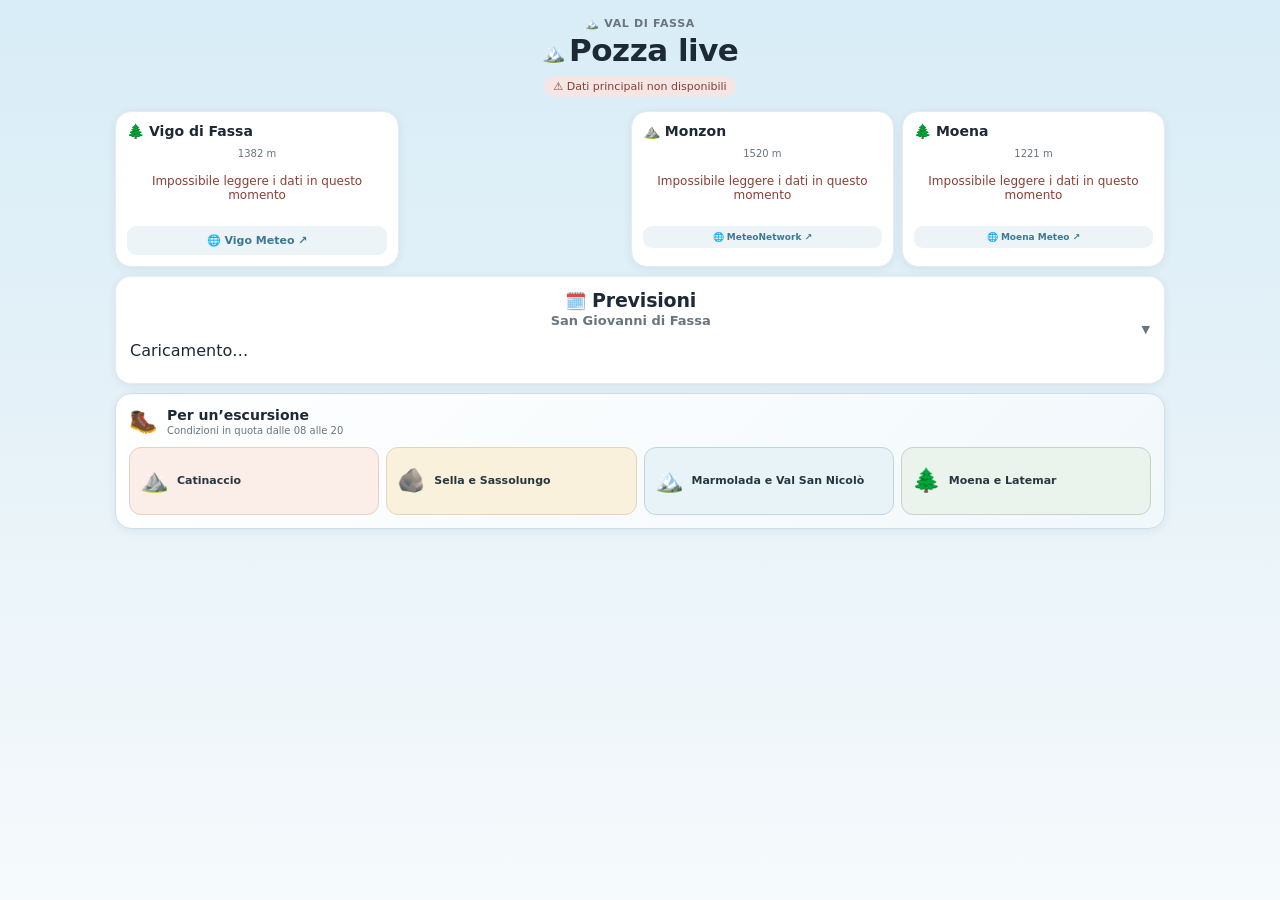
==== index.html @ 0fa29cdf "Rinnova lo sfondo della PWA in azzurro" ====
<!DOCTYPE html>
<html lang="it">
<head>
<meta charset="UTF-8">
<meta name="viewport" content="width=device-width, initial-scale=1">
<meta name="theme-color" content="#4f91b8">
<meta name="description" content="Condizioni osservate e previsioni per Pozza e le escursioni in Val di Fassa.">
<meta name="mobile-web-app-capable" content="yes">
<meta name="apple-mobile-web-app-capable" content="yes">
<meta name="apple-mobile-web-app-status-bar-style" content="default">
<meta name="apple-mobile-web-app-title" content="Meteo Fassa">
<title>Meteo Val di Fassa</title>
<link rel="manifest" href="./manifest.webmanifest">
<link rel="icon" type="image/png" sizes="64x64" href="./icons/favicon-64.png">
<link rel="apple-touch-icon" sizes="180x180" href="./icons/apple-touch-icon.png">
<link rel="stylesheet" href="./style.css">
<link rel="stylesheet" href="./stations-ui.css">
<link rel="stylesheet" href="./forecast-ui.css">
<script>
window.addEventListener("load",()=>setTimeout(()=>{
 const styles=getComputedStyle(document.documentElement);
 const ready=styles.getPropertyValue("--ink").trim()&&styles.getPropertyValue("--stations-ui-ready").trim();
 const key=`meteo-fassa-style-retry:${location.pathname}`;
 try{
  if(!ready&&sessionStorage.getItem(key)!=="1"){sessionStorage.setItem(key,"1");location.reload();}
  else if(ready)sessionStorage.removeItem(key);
 }catch{}
},250));
</script>
</head>
<body>
<main class="page">
<header class="page-header">
<div class="eyebrow">🏔️ Val di Fassa</div>
<h1><span class="title-icon">🏔️</span>Pozza live</h1>
<div id="worker-status" class="worker-status">Aggiornamento dati…</div>
<button id="pwa-install" class="pwa-install" type="button" hidden>Installa app</button>
</header>

<section class="main-stations" aria-label="Stazioni intorno a Pozza di Fassa">
<div class="main-stations-track">
<div id="hero-station" class="main-station-slot"></div>
<div id="pozza-amateur" class="main-station-slot"></div>
<div id="compact-stations" class="main-station-tail"></div>
</div>
<div class="station-swipe-hint" aria-hidden="true">Scorri per Monzon e Moena →</div>
</section>

<section class="forecast-section">
<details id="forecast-details" class="forecast-details">
<summary class="forecast-summary">
<span class="forecast-summary-main">
<span class="forecast-icon" aria-hidden="true">🌦️</span>
<span class="forecast-heading">
<strong>Previsioni</strong>
<small id="forecast-preview">Caricamento della prossima fascia…</small>
</span>
</span>
<span class="summary-arrow">▼</span>
</summary>
<div class="forecast-content">
<div id="forecast-status" class="worker-status" hidden></div>
<div id="forecast-tabs" class="forecast-tabs" role="tablist" aria-label="Giorni di previsione"></div>
<div id="forecast-day-summary" class="forecast-day-summary"></div>
<div id="forecast-grid" class="forecast-grid"></div>
<div class="forecast-attribution">Dati previsionali: meteo.report / GeoSphere Austria · aggiornamento automatico</div>
</div>
</details>
</section>

<section class="trip-launcher" aria-labelledby="trip-launcher-title">
<div class="trip-launcher-head">
<span class="trip-launcher-icon" aria-hidden="true">🥾</span>
<span><strong id="trip-launcher-title">Per un’escursione</strong><small>Condizioni in quota dalle 08 alle 20</small></span>
</div>
<div class="trip-launcher-grid">
<a class="trip-launcher-zone zone-catinaccio" href="./escursioni.html?zona=catinaccio"><span>⛰️</span><strong>Catinaccio</strong></a>
<a class="trip-launcher-zone zone-sella" href="./escursioni.html?zona=sella"><span>🪨</span><strong>Sella e Sassolungo</strong></a>
<a class="trip-launcher-zone zone-marmolada" href="./escursioni.html?zona=marmolada"><span>🏔️</span><strong>Marmolada e Val San Nicolò</strong></a>
<a class="trip-launcher-zone zone-moena" href="./escursioni.html?zona=moena"><span>🌲</span><strong>Moena e Latemar</strong></a>
</div>
</section>
</main>

<div id="modal-backdrop" class="modal-backdrop" hidden>
<div class="modal-sheet" role="dialog" aria-modal="true">
<button id="modal-close" class="modal-close" aria-label="Chiudi">✕</button>
<div id="modal-body"></div>
</div>
</div>

<script src="./trip-config.js"></script>
<script src="./stations-ui.js"></script>
<script src="./app.js"></script>
<script src="./forecast-ui.js"></script>
<script src="./pwa.js"></script>
</body>
</html>
---- style.css ----
:root{
 --bg:#e4f1f8;
 --card-bg:#fff;
 --ink:#1d2935;
 --ink-soft:#69757e;
 --line:#e7ebed;
 --accent:#397995;
 --chip-bg:#edf4f8;
 --grad-cold:#4f83c9;
 --grad-mid:#5aa66a;
 --grad-hot:#cf5a44;
 --unknown:#adb5ba;
}
*{box-sizing:border-box}
body{margin:0;font-family:system-ui,-apple-system,BlinkMacSystemFont,"Segoe UI",Arial,sans-serif;background:linear-gradient(180deg,#d8edf7 0,var(--bg) 42%,#f6fafc 100%) fixed;color:var(--ink)}
.page{width:min(calc(100% - 14px),1050px);margin:auto;padding:12px 0 28px}

.page-header{text-align:center;margin-bottom:14px}
.eyebrow{display:inline-block;letter-spacing:.06em;text-transform:uppercase;font-size:11px;font-weight:700;color:var(--ink-soft);margin-bottom:2px}
h1{margin:0 0 7px;font-size:clamp(24px,5vw,31px);font-weight:800;letter-spacing:-.5px}
.title-icon{font-size:.6em;margin-right:5px;vertical-align:middle}
.worker-status{display:inline-block;padding:4px 9px;border-radius:999px;background:#e3e8ed;color:#5f6b76;font-size:11px}
.worker-status.ok{background:#e6ede9;color:#3d5a4a}.worker-status.error{background:#f3e6e4;color:#8a3f34}
.pwa-install{margin:7px 0 0;padding:7px 11px;border:1px solid var(--accent);border-radius:999px;background:var(--accent);color:#fff;font:inherit;font-size:12px;font-weight:800;cursor:pointer}
.pwa-install[hidden]{display:none}
@media(display-mode:standalone){.pwa-install{display:none}}

.station-card{background:var(--card-bg);border-radius:16px;padding:14px;box-shadow:0 2px 10px rgba(20,40,60,.07);min-width:0;border:1px solid var(--line)}
.station-error{text-align:center}.error-text{color:#8a3f34;font-size:12px;margin:8px 0}
.card-title{display:flex;align-items:flex-start;gap:5px;font-size:14px;line-height:1.15}
.quota{margin-top:2px;color:var(--ink-soft);font-size:10px}

/* --- Hero card (Vigo) --- */
.hero-card{margin-bottom:9px}
.hero-top{display:flex;align-items:flex-start;gap:7px}
.card-icon{font-size:22px;line-height:1.1}
.station-name{font-weight:750;font-size:16px;line-height:1.2}

.hero-columns{display:flex;gap:12px;align-items:stretch;margin-top:14px}
/* Il grafico verticale è stato tolto: resta solo uno spazio bianco della
   stessa larghezza, per mantenere l'allineamento dei dati a destra */
.thermo-graph{flex:0 0 auto;width:26px}

.hero-values{flex:1;min-width:0;display:flex;flex-direction:column;gap:9px}

.temp-humidity-row{display:flex;align-items:baseline;gap:16px}
.value-num{font-size:29px;font-weight:800;color:var(--ink);letter-spacing:-.5px}
.value-humidity{font-size:20px;font-weight:700;color:var(--ink-soft)}

.percepita-block{display:flex;flex-direction:column;gap:5px}
.percepita-label{font-size:11px;color:var(--ink-soft)}
.percepita-label strong{color:var(--ink);font-size:12px}
.quality-row{display:flex;align-items:center;gap:8px}
.quality-track{position:relative;flex:1;height:6px;border-radius:4px;background:linear-gradient(90deg,var(--grad-cold),var(--grad-mid) 50%,var(--grad-hot))}
.quality-marker{position:absolute;top:50%;width:12px;height:12px;margin-left:-6px;margin-top:-6px;border-radius:50%;background:#fff;border:3px solid var(--unknown);box-shadow:0 1px 2px rgba(0,0,0,.25)}
.quality-label{font-size:11px;font-weight:700;white-space:nowrap}

.metrics{display:grid;grid-template-columns:1fr 1fr;gap:7px 10px}
.metric{display:flex;align-items:center;gap:7px;min-width:0}
.metric-icon{flex:0 0 auto;width:20px;text-align:center;font-size:13px}
.metric-text{display:flex;flex-direction:column;gap:0;min-width:0;line-height:1.15}
.metric-text small{font-size:9px;color:var(--ink-soft)}
.metric-text strong{font-size:12px;font-weight:700;color:var(--ink);line-height:1.25}

.alerts-slot{margin-top:11px;padding:8px 10px;border:1px dashed var(--line);border-radius:10px;font-size:10px;color:var(--ink-soft);text-align:center}

.data-time{margin-top:10px;padding-top:8px;border-top:1px solid var(--line);display:flex;align-items:center;gap:5px;font-size:10px;line-height:1.2}
.data-time strong{font-size:11px}
.age-dot{width:8px;height:8px;flex:0 0 8px;border-radius:50%;background:#7d8790}
.data-time.fresh{color:#3d6a52}.data-time.fresh .age-dot{background:#4f9070}
.data-time.warning{color:#8a6a2f}.data-time.warning .age-dot{background:#c39a4a}
.data-time.old{color:#8a3f34;font-weight:650}.data-time.old .age-dot{background:#b5564a}
.data-time.unknown{color:var(--ink-soft)}.data-time.unknown .age-dot{background:var(--unknown)}

.source-button{display:block;margin-top:9px;padding:8px;border-radius:9px;background:var(--chip-bg);color:var(--accent);text-align:center;text-decoration:none;font-size:11px;font-weight:700}

/* --- Compact cards (Monzon / Moena) --- */
.compact-grid{display:grid;grid-template-columns:1fr 1fr;gap:8px}
.compact-card{padding:11px;display:flex;flex-direction:column;gap:8px}
.compact-thr{margin-top:6px;gap:10px}
.compact-value{font-size:22px}
.compact-value.value-humidity{font-size:15px}
.metrics-compact{grid-template-columns:1fr;gap:5px}
.metrics-compact .metric-icon{width:16px;font-size:11px}
.metrics-compact .metric-text small{font-size:8px}
.metrics-compact .metric-text strong{font-size:10px}
.compact-card .quality-marker{width:10px;height:10px;margin-left:-5px;margin-top:-5px}
.compact-card .quality-label{font-size:10px}
.compact-card .source-button{font-size:9px;padding:6px}
.compact-card .data-time{font-size:9px}

/* --- Previsioni --- */
.forecast-section{margin-top:9px}
.forecast-details{background:linear-gradient(180deg,#f7fbff 0,#ffffff 72%);border-radius:15px;box-shadow:0 3px 12px rgba(20,70,105,.08);overflow:hidden;border:1px solid #cddde8}
.forecast-details summary{padding:14px 14px;background:linear-gradient(90deg,rgba(113,177,215,.12),rgba(255,255,255,.35))}
.forecast-summary-main{display:flex;align-items:center;gap:11px;min-width:0}
.forecast-icon{font-size:29px;line-height:1;flex:0 0 auto;filter:saturate(.9)}
.forecast-heading{min-width:0;display:flex;flex-direction:column;gap:4px}
.forecast-heading strong{font-size:17px;line-height:1.05;color:#29485f;letter-spacing:.01em}
.forecast-heading small{font-size:10px;color:#567083;white-space:nowrap;overflow:hidden;text-overflow:ellipsis}
.forecast-preview-line{display:flex;align-items:center;gap:7px;min-width:0}
.forecast-preview-line>span{position:relative}
.forecast-preview-line>span+span:before{content:"·";margin-right:7px;color:#8ea4b3}
.forecast-preview-line strong{font-size:10px;color:#38576d}

.forecast-content{padding:10px 9px 10px;border-top:1px solid #dbe7ee}
.forecast-content .worker-status{margin:9px 4px}
.forecast-tabs{
 display:flex;gap:7px;overflow-x:auto;padding:2px 3px 9px;
 scrollbar-width:thin;-webkit-overflow-scrolling:touch;
 scroll-snap-type:x proximity
}
.forecast-tab{
 flex:0 0 auto;min-width:126px;border:1px solid var(--line);border-radius:12px;
 background:#f8faf9;color:var(--ink-soft);padding:7px 9px;font:inherit;
 cursor:pointer;white-space:nowrap;text-align:left;scroll-snap-align:start
}
.forecast-tab-top{display:block;font-size:10px;line-height:1.25;color:#3a4753}
.forecast-tab-top strong{font-size:10px}
.forecast-tab-top small{font-size:8px;color:var(--ink-soft);font-weight:700}
.forecast-tab-bottom{display:block;margin-top:4px;font-size:9px;font-weight:700}
.forecast-tab.active{background:#eef7fc;color:#29485f;border-color:#9fc3d8;box-shadow:0 2px 7px rgba(20,80,115,.10)}
.forecast-tab:focus-visible{outline:2px solid #86a8bf;outline-offset:2px}
.forecast-day-summary{display:none}
.forecast-empty{padding:14px 8px;text-align:center;color:var(--ink-soft);font-size:10px}

/* Card triorarie: circa tre visibili alla volta e scorrimento orizzontale */
.forecast-grid{
 display:flex;gap:9px;overflow-x:auto;padding:2px 2px 10px;
 scrollbar-width:thin;-webkit-overflow-scrolling:touch;
 scroll-snap-type:x mandatory
}
.forecast-item{
 flex:0 0 calc((100% - 27px)/4);min-width:104px;box-sizing:border-box;
 background:linear-gradient(180deg,#ffffff,#f6fbfd);border:1px solid #d6e4eb;border-radius:13px;
 padding:13px 8px;text-align:center;scroll-snap-align:start;cursor:pointer;
 transition:box-shadow .15s,transform .15s
}
.forecast-item:hover,.forecast-item:focus-visible{
 box-shadow:0 4px 14px rgba(20,40,60,.12);transform:translateY(-1px);outline:none
}
.forecast-hour{font-size:14px;font-weight:800;color:#3a4753}
.forecast-sky{font-size:30px;line-height:1.15;margin:7px 0 3px}
.forecast-condition{
 display:inline-block;vertical-align:middle;margin-left:2px;padding:2px 4px;
 border-radius:5px;background:var(--chip-bg);font-size:8px;font-weight:800;
 color:var(--ink-soft)
}
.forecast-temp{display:block;font-size:26px;line-height:1.15;margin-bottom:7px}
.forecast-rain{font-size:12px;line-height:1.4;color:#3a4753;margin-top:6px;white-space:nowrap;font-weight:800}
.forecast-more{margin-top:8px;font-size:8px;color:var(--ink-soft);opacity:.75}
.forecast-attribution{margin:8px 3px 0;font-size:8px;color:var(--ink-soft);text-align:center}

/* Dettaglio della fascia aperto al tap */
.forecast-modal-head{display:flex;align-items:center;justify-content:space-between;gap:15px;margin-bottom:15px}
.forecast-modal-time{font-size:13px;font-weight:800;color:#3a4753}
.forecast-modal-sky{font-size:34px;margin-top:5px}
.forecast-modal-temp{font-size:38px;font-weight:800}
.forecast-modal-grid{display:grid;grid-template-columns:1fr 1fr;gap:9px}
.forecast-modal-grid>div{background:#f8faf9;border:1px solid var(--line);border-radius:11px;padding:10px}
.forecast-modal-grid span{display:block;font-size:9px;color:var(--ink-soft);margin-bottom:4px}
.forecast-modal-grid strong{font-size:13px;color:#3a4753}

@media(max-width:480px){
 .forecast-item{flex-basis:calc((100% - 18px)/3);min-width:100px}
 .forecast-tab{min-width:122px}
}
@media(max-width:340px){
 .forecast-item{flex-basis:calc((100% - 18px)/3);min-width:96px}
 .forecast-modal-grid{grid-template-columns:1fr}
}

/* --- Trip section --- */
.trip-section{margin-top:9px}
details{background:var(--card-bg);border-radius:14px;box-shadow:0 2px 9px rgba(20,40,60,.06);overflow:hidden;border:1px solid var(--line)}
summary{list-style:none;cursor:pointer;padding:12px 13px;display:flex;align-items:center;justify-content:space-between;gap:10px}
summary::-webkit-details-marker{display:none}
summary span:first-child{display:flex;flex-direction:column;gap:2px}
summary strong{font-size:13px}
summary small{color:var(--ink-soft);font-size:10px;font-weight:400}
.summary-arrow{font-size:11px;transition:transform .2s;color:var(--ink-soft)}
details[open] .summary-arrow{transform:rotate(180deg)}
.trip-content{padding:0 13px 13px;border-top:1px solid var(--line)}
.trip-content p{margin:9px 0;color:var(--ink-soft);font-size:10px}
.trip-content code{background:var(--chip-bg);padding:1px 4px;border-radius:4px}

/* --- Griglia stazioni gita --- */
.trip-content .worker-status{margin-bottom:9px}
.trip-grid{display:grid;grid-template-columns:1fr 1fr;gap:8px}
.trip-card{padding:10px;cursor:pointer;transition:box-shadow .15s,transform .15s}
.trip-card:hover,.trip-card:focus-visible{box-shadow:0 4px 14px rgba(20,40,60,.12);transform:translateY(-1px);outline:none}
.trip-card .compact-thr{margin-top:5px}
.trip-rain{margin-top:6px;font-size:10px;color:var(--ink-soft)}
.trip-card-offline{cursor:default;text-align:center}
.trip-card-offline:hover,.trip-card-offline:focus-visible{box-shadow:0 2px 10px rgba(20,40,60,.07);transform:none}
.trip-forecast-preview{margin-top:13px}
.trip-forecast-preview h3{margin:0 0 7px;font-size:12px;color:var(--ink-soft)}
.trip-forecast-card{display:grid;grid-template-columns:minmax(105px,1.25fr) 1fr auto;gap:5px 9px;align-items:center;padding:9px 10px;border:1px solid var(--line);border-radius:11px;background:rgba(255,255,255,.72);font-size:10px;margin-top:6px}
.trip-forecast-card div{display:flex;flex-direction:column}.trip-forecast-card small{color:var(--ink-soft);margin-top:2px}.trip-forecast-card>span:last-child{grid-column:2/4;color:var(--ink-soft)}
.trip-page-link{display:block;margin-top:11px;padding:10px 12px;border-radius:10px;background:#4a6670;color:#fff;text-align:center;text-decoration:none;font-size:11px;font-weight:800}

/* --- Modale dettaglio stazione gita --- */
.modal-backdrop{position:fixed;inset:0;background:rgba(15,25,35,.5);display:flex;align-items:flex-end;justify-content:center;z-index:100}
.modal-backdrop[hidden]{display:none}
.modal-sheet{position:relative;background:var(--card-bg);width:min(100%,520px);max-height:88vh;overflow-y:auto;border-radius:18px 18px 0 0;padding:18px 16px 22px;box-shadow:0 -4px 24px rgba(0,0,0,.2)}
.modal-close{position:absolute;top:10px;right:12px;width:30px;height:30px;border:none;border-radius:50%;background:var(--chip-bg);color:var(--ink-soft);font-size:14px;cursor:pointer}
@media(min-width:600px){
 .modal-backdrop{align-items:center}
 .modal-sheet{border-radius:16px}
}

@media(max-width:380px){
 .page{width:calc(100% - 8px)}
 .hero-columns{gap:9px}.thermo-graph{width:22px}
 .value-num{font-size:25px}.value-humidity{font-size:17px}
 .metrics{gap:5px 7px}
 .compact-grid{gap:6px}
}
@media(min-width:761px){
 .metrics{grid-template-columns:1fr 1fr 1fr}
}

/* --- Accesso compatto alla pagina Escursioni --- */
.trip-launcher{
 margin-top:9px;
 padding:13px;
 border:1px solid #cfdfe7;
 border-radius:16px;
 background:linear-gradient(135deg,#ffffff 0,#f1f8fb 100%);
 box-shadow:0 2px 10px rgba(20,40,60,.07)
}
.trip-launcher-head{display:flex;align-items:center;gap:9px;margin-bottom:11px}
.trip-launcher-head>span:last-child{display:flex;flex-direction:column;gap:2px}
.trip-launcher-head strong{font-size:14px}
.trip-launcher-head small{font-size:10px;color:var(--ink-soft)}
.trip-launcher-icon{font-size:23px;line-height:1}
.trip-launcher-grid{display:grid;grid-template-columns:repeat(4,minmax(0,1fr));gap:7px}
.trip-launcher-zone{
 --zone-color:#4a6670;
 --zone-soft:#edf2f1;
 min-height:68px;
 display:flex;
 align-items:center;
 gap:8px;
 padding:10px;
 border:1px solid #cfd9d6;
 border-color:color-mix(in srgb,var(--zone-color) 32%,white);
 border-radius:12px;
 background:var(--zone-soft);
 color:#263740;
 text-decoration:none;
 line-height:1.15;
 transition:transform .15s,box-shadow .15s
}
.trip-launcher-zone:hover,.trip-launcher-zone:focus-visible{
 transform:translateY(-1px);
 box-shadow:0 4px 12px color-mix(in srgb,var(--zone-color) 18%,transparent);
 outline:2px solid color-mix(in srgb,var(--zone-color) 55%,white);
 outline-offset:2px
}
.trip-launcher-zone>span{font-size:23px;line-height:1;flex:0 0 auto}
.trip-launcher-zone strong{font-size:11px}
.zone-catinaccio{--zone-color:#bd694b;--zone-soft:#fbede7}
.zone-sella{--zone-color:#a97b2d;--zone-soft:#faf1dc}
.zone-marmolada{--zone-color:#397995;--zone-soft:#e8f3f8}
.zone-moena{--zone-color:#4c7557;--zone-soft:#eaf3ec}

@media(max-width:600px){
 .trip-launcher-grid{grid-template-columns:1fr 1fr}
 .trip-launcher-zone{min-height:62px;padding:9px}
}
@media(max-width:350px){
 .trip-launcher-zone strong{font-size:10px}
 .trip-launcher-zone>span{font-size:20px}
}


/* Per un'escursione: selezione zone e fonti aggiuntive */
.trip-zones{display:flex;gap:8px;flex-wrap:wrap;margin:0 0 12px;}
.trip-zone{border:1px solid rgba(74,102,112,.35);background:rgba(255,255,255,.75);border-radius:999px;padding:8px 12px;font:inherit;font-size:.86rem;cursor:pointer;}
.trip-zone.active{font-weight:700;}
.trip-card[hidden]{display:none!important;}
.trip-extras{display:grid;grid-template-columns:repeat(auto-fit,minmax(220px,1fr));gap:10px;margin-top:12px;}
.trip-extra-card{border:1px solid rgba(74,102,112,.18);border-radius:14px;padding:12px;background:rgba(255,255,255,.7);}
.trip-extra-pending{opacity:.72;}
.trip-extra-head{display:flex;gap:9px;align-items:center;margin-bottom:8px;}
.trip-extra-head>span{font-size:1.35rem;}
.trip-extra-head strong,.trip-extra-head small{display:block;}
.trip-extra-head small{opacity:.7;margin-top:2px;}
.trip-extra-card p{font-size:.82rem;margin:6px 0 10px;line-height:1.35;}
.trip-extra-open{border:0;border-radius:9px;padding:8px 10px;cursor:pointer;font:inherit;font-size:.82rem;}
.trip-iframe-modal{height:min(78vh,760px);display:flex;flex-direction:column;gap:10px;}
.trip-iframe-modal h2{margin:0;font-size:1.15rem;}
.trip-iframe-modal iframe{width:100%;height:100%;border:0;border-radius:10px;background:#fff;}
@media(max-width:600px){.trip-zone{font-size:.78rem;padding:7px 9px}.trip-extras{grid-template-columns:1fr}}
@media(max-width:430px){.trip-forecast-card{grid-template-columns:1fr auto}.trip-forecast-card>span:last-child{grid-column:1/3}.trip-forecast-weather{justify-self:end}}
---- stations-ui.css ----
:root{--stations-ui-ready:1}
.main-stations{margin-bottom:9px}
.main-stations-track{
  display:grid;
  grid-template-columns:1.08fr .82fr 1fr 1fr;
  gap:8px;
  align-items:stretch;
}
.main-station-tail{display:contents}
.main-station-slot{min-width:0}
.main-stations-track .station-card{
  height:100%;
  margin:0;
  padding:11px;
}
.main-stations-track .hero-card,
.main-stations-track .compact-card{
  display:flex;
  flex-direction:column;
  gap:7px;
}
.main-stations-track .hero-values{gap:6px}
.main-stations-track .hero-thr{margin-top:2px}
.main-stations-track .station-name{font-size:14px}
.main-stations-track .hero-value,
.main-stations-track .compact-value{font-size:24px}
.main-stations-track .hero-value-humidity,
.main-stations-track .value-humidity{font-size:15px}
.main-stations-track .rain-row{font-size:10px;white-space:normal}
.main-stations-track .data-time{margin-top:auto}
.station-swipe-hint{
  display:none;
  margin:5px 4px 0;
  color:var(--ink-soft);
  font-size:10px;
  font-weight:700;
  text-align:right;
}
#pozza-amateur{
  min-width:0;
  align-self:stretch;
  display:flex;
  align-items:center;
  padding:8px 5px;
}
#pozza-amateur .pozza-amateur-card{height:auto;padding:11px 12px}
.pozza-amateur-card{
  width:100%;
  padding:11px 12px;
  border:1.5px solid #b85a4c;
  border-radius:28px;
  box-shadow:0 2px 8px rgba(120,55,45,.07);
  background:#fffdfc;
  display:flex;
  flex-direction:column;
  gap:7px;
}
.pozza-amateur-top{
  display:flex;
  flex-direction:column;
  align-items:flex-start;
  gap:5px;
}
.pozza-amateur-title{
  display:flex;
  align-items:flex-start;
  gap:4px;
  font-size:13px;
  line-height:1.12;
}
.pozza-amateur-title strong{font-weight:800}
.pozza-amateur-badge{
  align-self:flex-start;
  padding:3px 6px;
  border-radius:999px;
  background:#f7e8e5;
  color:#8a3f34;
  font-size:8px;
  line-height:1;
  font-weight:900;
  letter-spacing:.035em;
}
.pozza-amateur-values{
  display:flex;
  flex-direction:row;
  align-items:baseline;
  justify-content:space-between;
  gap:7px;
  margin-top:1px;
}
.pozza-amateur-values strong{
  font-size:25px;
  line-height:1;
  letter-spacing:-.5px;
}
.pozza-amateur-values span{
  font-size:15px;
  font-weight:750;
  color:var(--ink-soft);
}
.pozza-amateur-footer{
  display:flex;
  align-items:center;
  justify-content:space-between;
  gap:5px;
  padding-top:5px;
  border-top:1px solid #efd7d2;
  color:#8a3f34;
  font-size:8px;
  line-height:1.2;
  font-weight:750;
}
.pozza-amateur-source{
  flex:0 0 auto;
  color:#8a3f34;
  font-size:8px;
  font-weight:800;
  text-decoration:none;
}
.pozza-amateur-unavailable{
  color:var(--ink-soft);
  font-size:10px;
  line-height:1.25;
}
@media(max-width:600px){
  .main-stations-track{
    display:flex;
    gap:7px;
    overflow-x:auto;
    padding:1px 1px 7px;
    scroll-snap-type:x mandatory;
    scrollbar-width:none;
    -webkit-overflow-scrolling:touch;
  }
  .main-stations-track::-webkit-scrollbar{display:none}
  .main-station-slot,
  .main-station-tail>.station-card{
    flex:0 0 calc((100% - 7px)/2);
    scroll-snap-align:start;
  }
  #pozza-amateur{padding:10px 7px}
  .station-swipe-hint{display:block}
}
@media(max-width:380px){
  #pozza-amateur .pozza-amateur-card{padding:8px}
  .pozza-amateur-title{font-size:12px}
  .pozza-amateur-values strong{font-size:22px}
  .pozza-amateur-values span{font-size:14px}
}
---- forecast-ui.css ----
/* Forecast UI refinements — closed summary + clearer horizontal day selector */
.forecast-details{
  background:var(--card-bg);
  border-radius:16px;
  box-shadow:0 2px 10px rgba(20,40,60,.07);
  border:1px solid var(--line);
}
.forecast-details summary{
  background:var(--card-bg);
  padding:14px 14px 15px;
}
.forecast-summary-main{
  display:flex;
  flex-direction:column;
  align-items:stretch;
  gap:0;
  min-width:0;
  flex:1;
}
/* Rimuove l'icona meteo generica originaria in alto a sinistra. */
.forecast-icon{display:none!important}
.forecast-heading{
  display:flex;
  flex-direction:column;
  align-items:center;
  text-align:center;
  gap:3px;
  margin-bottom:10px;
}
.forecast-heading strong{
  font-size:19px;
  line-height:1.05;
  color:var(--ink);
  letter-spacing:-.01em;
}
.forecast-heading strong::before{
  content:"🗓️ ";
  font-size:.9em;
}
.forecast-heading small{
  font-size:13px;
  line-height:1.15;
  font-weight:700;
  color:var(--ink-soft);
  white-space:nowrap;
}
.forecast-preview{
  width:100%;
  min-width:0;
  display:grid;
  grid-template-columns:72px minmax(0,1fr) 72px;
  grid-template-areas:
    "icon time temp"
    "icon condition temp"
    ". rain .";
  align-items:center;
  column-gap:12px;
  row-gap:4px;
  padding:0;
  border:0;
}
.forecast-preview-icon{
  grid-area:icon;
  justify-self:start;
  align-self:center;
  font-size:42px;
  line-height:1;
}
.forecast-preview-time{
  grid-area:time;
  justify-self:center;
  font-size:14px;
  font-weight:800;
  color:var(--ink);
  white-space:nowrap;
}
.forecast-preview-condition{
  grid-area:condition;
  justify-self:center;
  min-width:0;
  max-width:100%;
  font-size:15px;
  line-height:1.15;
  font-weight:900;
  letter-spacing:.035em;
  text-transform:uppercase;
  color:var(--ink);
  text-align:center;
  white-space:nowrap;
  overflow:hidden;
  text-overflow:ellipsis;
}
.forecast-preview-temp{
  grid-area:temp;
  justify-self:end;
  align-self:center;
  font-size:30px;
  line-height:1;
  color:var(--ink);
  white-space:nowrap;
}
.forecast-preview-rain{
  grid-area:rain;
  justify-self:center;
  font-size:12px;
  font-weight:700;
  color:var(--ink-soft);
  white-space:nowrap;
  margin-top:2px;
}

.forecast-content{border-top:1px solid var(--line);padding:13px 10px 11px}
.forecast-tabs{
  gap:10px;
  padding:5px 3px 14px;
  scroll-snap-type:x mandatory;
  scroll-padding-inline:35%;
}
.forecast-tab{
  min-width:162px;
  min-height:82px;
  border-radius:15px;
  padding:12px 13px;
  scroll-snap-align:center;
  transition:background .15s,border-color .15s,box-shadow .15s,transform .15s;
}
.forecast-tab-top{font-size:14px;line-height:1.35}
.forecast-tab-top strong{font-size:14px}
.forecast-tab-top small{font-size:11px}
.forecast-tab-bottom{margin-top:8px;font-size:12px;font-weight:800}
.forecast-tab.active{
  background:#d2e7ef;
  color:#173b49;
  border-color:#5f95aa;
  box-shadow:0 5px 14px rgba(20,80,115,.18);
  transform:translateY(-1px);
}
.forecast-tab.active .forecast-tab-top,
.forecast-tab.active .forecast-tab-top strong,
.forecast-tab.active .forecast-tab-bottom{color:#173b49}
.forecast-tab.forecast-thunder{
  border-color:#d19a37;
  box-shadow:inset 0 0 0 1px rgba(209,154,55,.18);
}
.forecast-tab.forecast-thunder .forecast-tab-top::after{
  content:" ⚡";
}
.forecast-tab.active.forecast-thunder{
  background:#f6e8c9;
  border-color:#c88a20;
  box-shadow:0 5px 14px rgba(160,105,20,.18);
}

/* Le card triorarie restano compatte e tutte della stessa altezza. */
.forecast-item{
  flex:0 0 calc((100% - 27px)/4);
  min-width:104px;
  padding:13px 8px;
  display:flex;
  flex-direction:column;
  align-items:center;
}
.forecast-hour{font-size:14px}
.forecast-temp{font-size:26px}
.forecast-sky{
  width:100%;
  min-height:62px;
  display:flex;
  flex-direction:column;
  align-items:center;
  justify-content:flex-start;
}
.forecast-condition{
  display:flex;
  align-items:center;
  justify-content:center;
  width:100%;
  min-height:26px;
  margin-top:3px;
  font-size:10px;
  font-weight:800;
  line-height:1.12;
  white-space:normal;
  text-align:center;
}
.forecast-rain{margin-top:auto}
.forecast-item.forecast-thunder{
  border-color:#d19a37;
  background:linear-gradient(180deg,#fffaf0,#fff6df);
  box-shadow:inset 0 0 0 1px rgba(209,154,55,.12);
}

@media(max-width:560px){
  .forecast-heading strong{font-size:18px}
  .forecast-heading small{font-size:12px}
  .forecast-preview{grid-template-columns:64px minmax(0,1fr) 64px;column-gap:8px}
  .forecast-preview-icon{font-size:38px}
  .forecast-preview-time{font-size:13px}
  .forecast-preview-condition{font-size:14px}
  .forecast-preview-temp{font-size:28px}
  .forecast-preview-rain{font-size:11px}
}
@media(max-width:480px){
  .forecast-item{flex-basis:calc((100% - 18px)/3);min-width:100px}
  .forecast-condition{font-size:10px;font-weight:800}
  .forecast-tab{min-width:154px;min-height:80px;padding:11px 12px}
  .forecast-tab-top,.forecast-tab-top strong{font-size:13px}
  .forecast-tab-top small{font-size:10px}
  .forecast-tab-bottom{font-size:11px}
}
@media(max-width:360px){
  .forecast-preview{grid-template-columns:58px minmax(0,1fr) 58px;column-gap:6px}
  .forecast-preview-icon{font-size:35px}
  .forecast-preview-temp{font-size:26px}
  .forecast-preview-condition{font-size:13px}
}
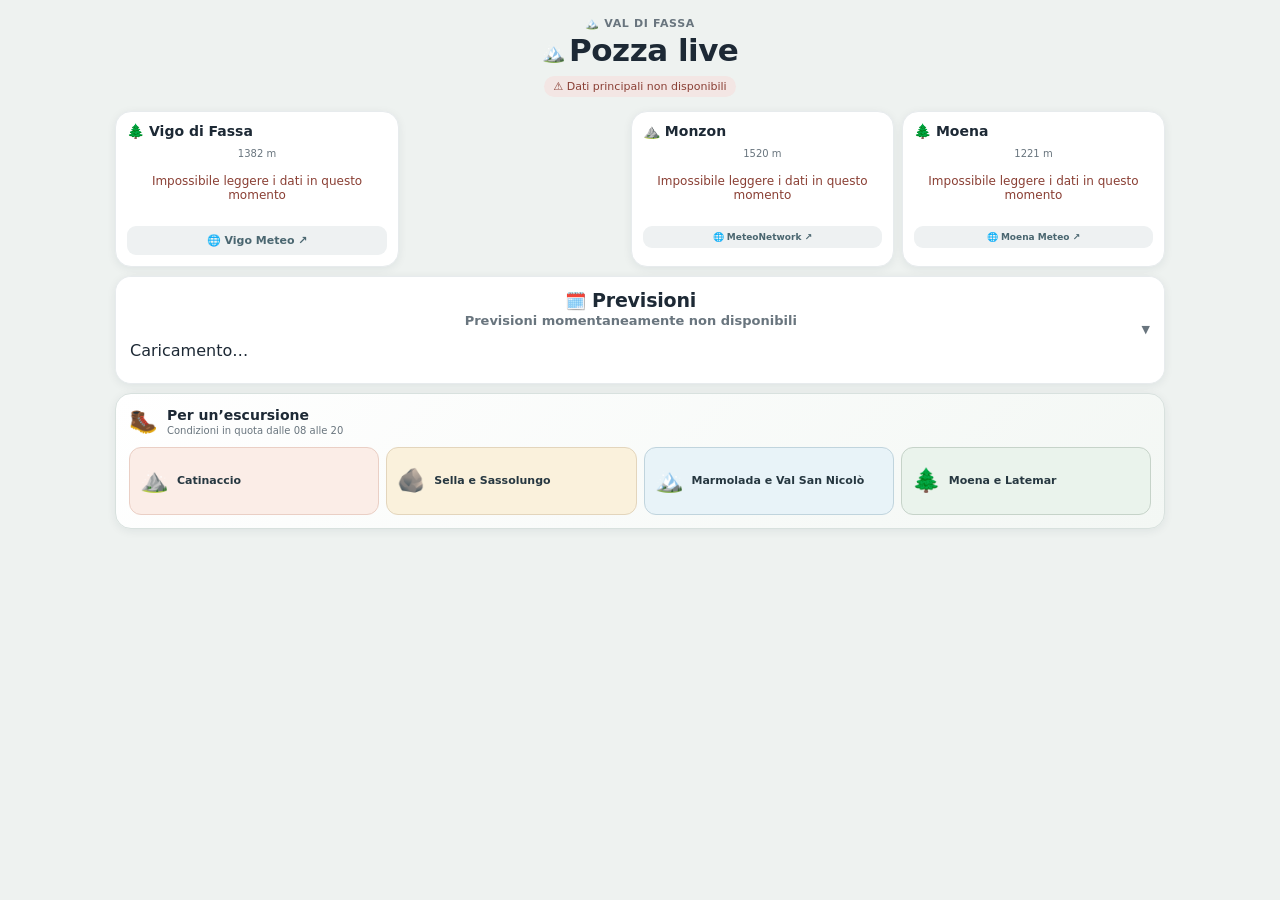
==== commit cecda4bb: "Add files via upload" ====
--- a/index.html
+++ b/index.html
@@ -8,7 +8,7 @@
 <meta name="mobile-web-app-capable" content="yes">
 <meta name="apple-mobile-web-app-capable" content="yes">
 <meta name="apple-mobile-web-app-status-bar-style" content="default">
-<meta name="apple-mobile-web-app-title" content="Meteo Fassa">
+<meta name="apple-mobile-web-app-title" content="PozzaLive">
 <title>Meteo Val di Fassa</title>
 <link rel="manifest" href="./manifest.webmanifest">
 <link rel="icon" type="image/png" sizes="64x64" href="./icons/favicon-64.png">
--- a/style.css
+++ b/style.css
@@ -1,18 +1,18 @@
 :root{
- --bg:#e4f1f8;
+ --bg:#eef2f0;
  --card-bg:#fff;
  --ink:#1d2935;
  --ink-soft:#69757e;
  --line:#e7ebed;
- --accent:#397995;
- --chip-bg:#edf4f8;
+ --accent:#4a6670;
+ --chip-bg:#eef1f2;
  --grad-cold:#4f83c9;
  --grad-mid:#5aa66a;
  --grad-hot:#cf5a44;
  --unknown:#adb5ba;
 }
 *{box-sizing:border-box}
-body{margin:0;font-family:system-ui,-apple-system,BlinkMacSystemFont,"Segoe UI",Arial,sans-serif;background:linear-gradient(180deg,#d8edf7 0,var(--bg) 42%,#f6fafc 100%) fixed;color:var(--ink)}
+body{margin:0;font-family:system-ui,-apple-system,BlinkMacSystemFont,"Segoe UI",Arial,sans-serif;background:var(--bg);color:var(--ink)}
 .page{width:min(calc(100% - 14px),1050px);margin:auto;padding:12px 0 28px}
 
 .page-header{text-align:center;margin-bottom:14px}
@@ -224,9 +224,9 @@
 .trip-launcher{
  margin-top:9px;
  padding:13px;
- border:1px solid #cfdfe7;
+ border:1px solid #d8e1de;
  border-radius:16px;
- background:linear-gradient(135deg,#ffffff 0,#f1f8fb 100%);
+ background:linear-gradient(135deg,#ffffff 0,#f3f7f4 100%);
  box-shadow:0 2px 10px rgba(20,40,60,.07)
 }
 .trip-launcher-head{display:flex;align-items:center;gap:9px;margin-bottom:11px}
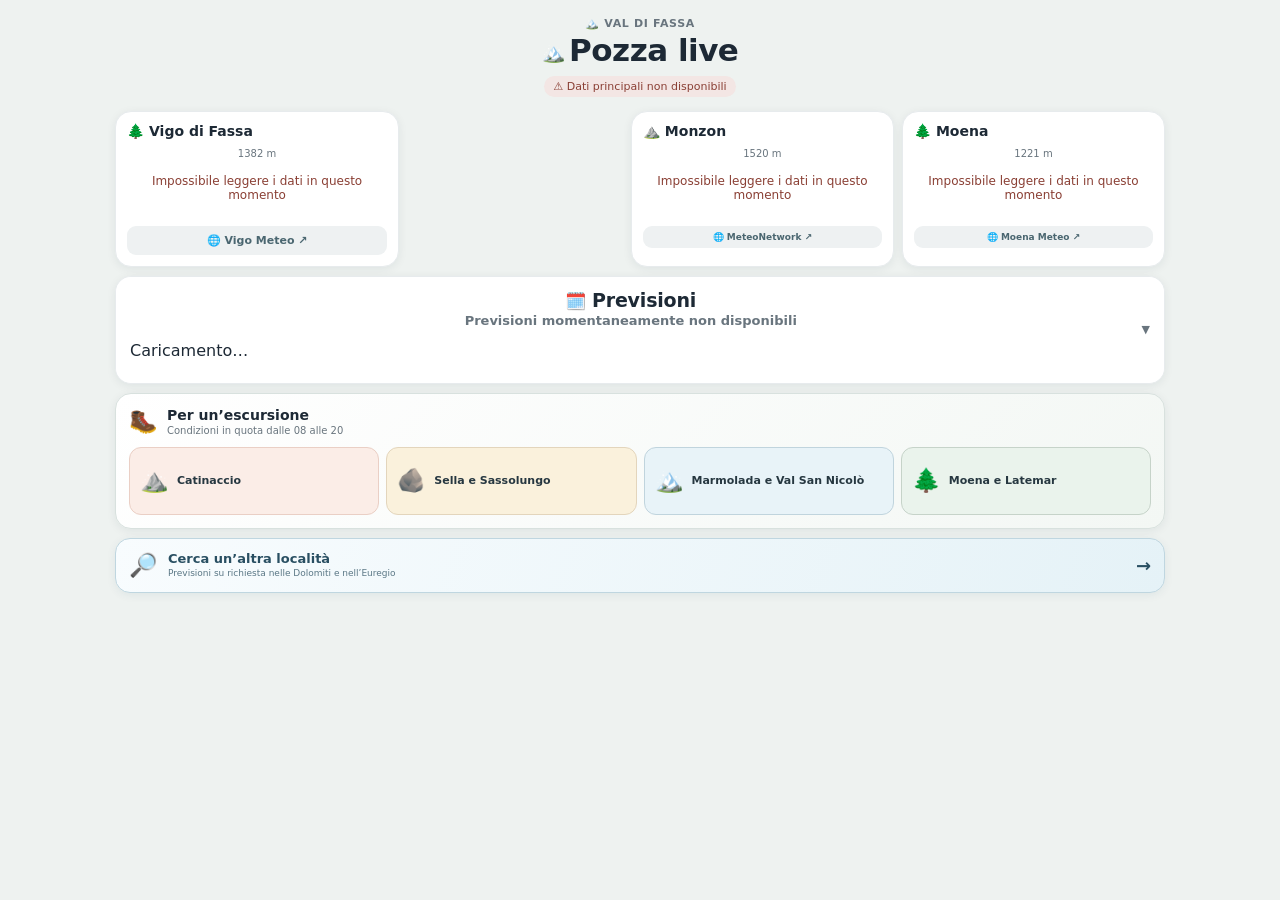
==== commit bcd0413b: "Add files via upload" ====
--- a/index.html
+++ b/index.html
@@ -80,6 +80,12 @@
 <a class="trip-launcher-zone zone-moena" href="./escursioni.html?zona=moena"><span>🌲</span><strong>Moena e Latemar</strong></a>
 </div>
 </section>
+
+<a class="request-launcher" href="./previsioni.html">
+ <span class="request-launcher-icon" aria-hidden="true">🔎</span>
+ <span class="request-launcher-copy"><strong>Cerca un’altra località</strong><small>Previsioni su richiesta nelle Dolomiti e nell’Euregio</small></span>
+ <span class="request-launcher-arrow" aria-hidden="true">→</span>
+</a>
 </main>
 
 <div id="modal-backdrop" class="modal-backdrop" hidden>
--- a/style.css
+++ b/style.css
@@ -274,6 +274,20 @@
  .trip-launcher-zone>span{font-size:20px}
 }
 
+/* --- Accesso alle previsioni su richiesta --- */
+.request-launcher{
+ display:flex;align-items:center;gap:10px;margin-top:9px;padding:12px 13px;
+ border:1px solid #bfd6e0;border-radius:15px;background:linear-gradient(110deg,#f8fcfe,#e5f2f7);
+ color:#294f62;text-decoration:none;box-shadow:0 2px 10px rgba(20,70,95,.07);
+ transition:transform .15s,box-shadow .15s
+}
+.request-launcher:hover,.request-launcher:focus-visible{transform:translateY(-1px);box-shadow:0 5px 15px rgba(20,70,95,.12);outline:2px solid #6c9db3;outline-offset:2px}
+.request-launcher-icon{font-size:23px;line-height:1;flex:0 0 auto}
+.request-launcher-copy{display:flex;flex:1;min-width:0;flex-direction:column;gap:2px}
+.request-launcher-copy strong{font-size:13px}
+.request-launcher-copy small{color:#5a7785;font-size:9px;line-height:1.3}
+.request-launcher-arrow{font-size:18px;font-weight:800}
+
 
 /* Per un'escursione: selezione zone e fonti aggiuntive */
 .trip-zones{display:flex;gap:8px;flex-wrap:wrap;margin:0 0 12px;}
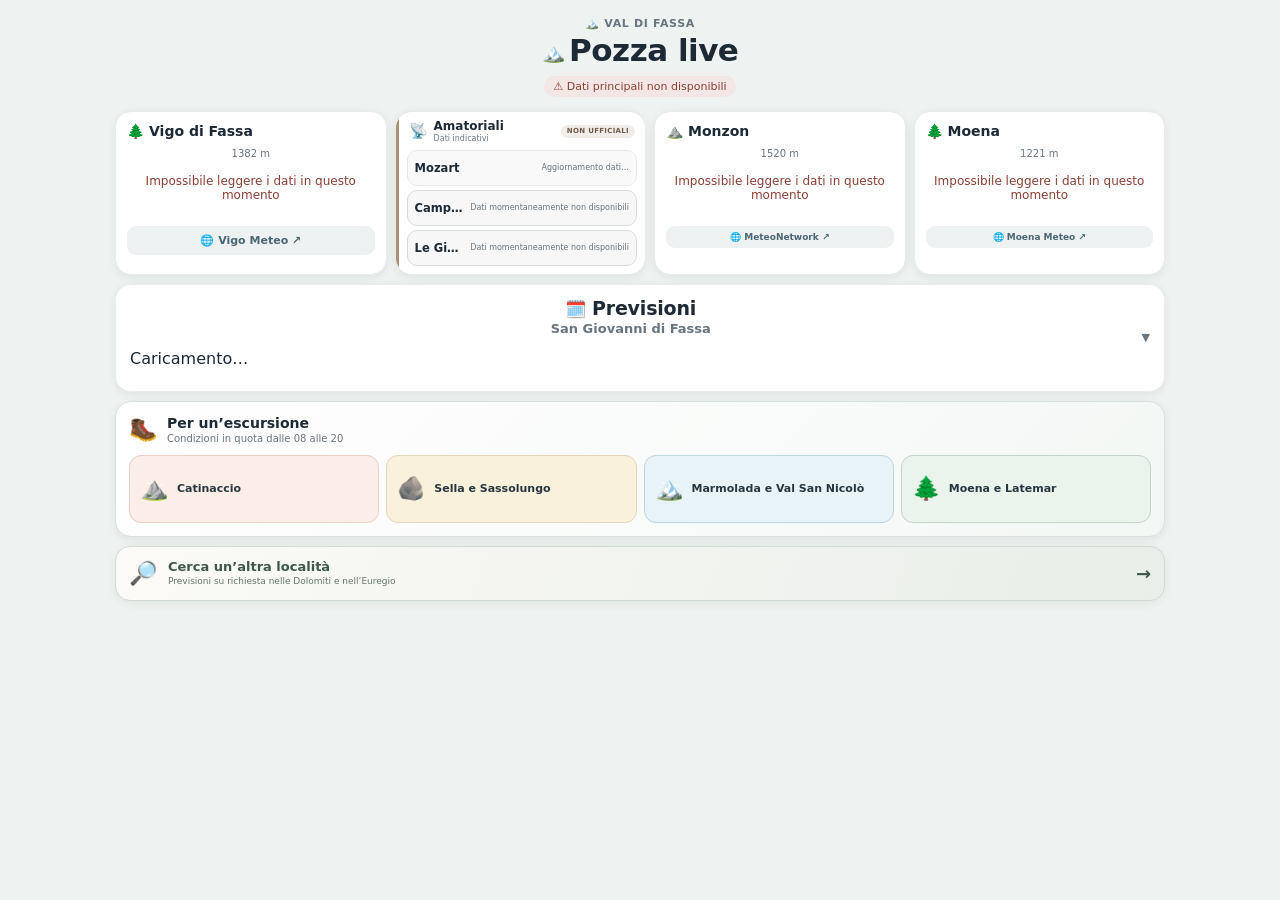
==== commit dff60105: "Refine amateur station layout" ====
--- a/index.html
+++ b/index.html
@@ -40,10 +40,26 @@
 <section class="main-stations" aria-label="Stazioni intorno a Pozza di Fassa">
 <div class="main-stations-track">
 <div id="hero-station" class="main-station-slot"></div>
-<div id="pozza-amateur" class="main-station-slot"></div>
+<div class="main-station-slot pozza-amateur-group-slot">
+<section class="pozza-amateur-group" aria-labelledby="pozza-amateur-heading">
+<header class="pozza-amateur-group-head">
+<span class="pozza-amateur-group-icon" aria-hidden="true">📡</span>
+<span class="pozza-amateur-group-copy">
+<strong id="pozza-amateur-heading">Amatoriali</strong>
+<small>Dati indicativi</small>
+</span>
+<span class="pozza-amateur-group-badge">NON UFFICIALI</span>
+</header>
+<div class="pozza-amateur-grid">
+<div id="pozza-amateur" class="pozza-amateur-item"></div>
+<div id="pozza-weathercloud" class="pozza-amateur-item"></div>
+<div id="pozza-netatmo" class="pozza-amateur-item"></div>
+</div>
+</section>
+</div>
 <div id="compact-stations" class="main-station-tail"></div>
 </div>
-<div class="station-swipe-hint" aria-hidden="true">Scorri per Monzon e Moena →</div>
+<div class="station-swipe-hint" aria-hidden="true">Scorri tutte le stazioni →</div>
 </section>
 
 <section class="forecast-section">
--- a/style.css
+++ b/style.css
@@ -277,15 +277,15 @@
 /* --- Accesso alle previsioni su richiesta --- */
 .request-launcher{
  display:flex;align-items:center;gap:10px;margin-top:9px;padding:12px 13px;
- border:1px solid #bfd6e0;border-radius:15px;background:linear-gradient(110deg,#f8fcfe,#e5f2f7);
- color:#294f62;text-decoration:none;box-shadow:0 2px 10px rgba(20,70,95,.07);
+ border:1px solid #d0d9d2;border-radius:15px;background:linear-gradient(110deg,#fbfaf7,#e9eee9);
+ color:#3f574a;text-decoration:none;box-shadow:0 2px 10px rgba(45,75,60,.07);
  transition:transform .15s,box-shadow .15s
 }
-.request-launcher:hover,.request-launcher:focus-visible{transform:translateY(-1px);box-shadow:0 5px 15px rgba(20,70,95,.12);outline:2px solid #6c9db3;outline-offset:2px}
+.request-launcher:hover,.request-launcher:focus-visible{transform:translateY(-1px);box-shadow:0 5px 15px rgba(45,75,60,.12);outline:2px solid #83998c;outline-offset:2px}
 .request-launcher-icon{font-size:23px;line-height:1;flex:0 0 auto}
 .request-launcher-copy{display:flex;flex:1;min-width:0;flex-direction:column;gap:2px}
 .request-launcher-copy strong{font-size:13px}
-.request-launcher-copy small{color:#5a7785;font-size:9px;line-height:1.3}
+.request-launcher-copy small{color:#65766c;font-size:9px;line-height:1.3}
 .request-launcher-arrow{font-size:18px;font-weight:800}
 
 
--- a/stations-ui.css
+++ b/stations-ui.css
@@ -2,7 +2,7 @@
 .main-stations{margin-bottom:9px}
 .main-stations-track{
   display:grid;
-  grid-template-columns:1.08fr .82fr 1fr 1fr;
+  grid-template-columns:minmax(0,1.08fr) repeat(3,minmax(0,1fr));
   gap:8px;
   align-items:stretch;
 }
@@ -36,95 +36,189 @@
   font-weight:700;
   text-align:right;
 }
-#pozza-amateur{
-  min-width:0;
-  align-self:stretch;
-  display:flex;
-  align-items:center;
-  padding:8px 5px;
-}
-#pozza-amateur .pozza-amateur-card{height:auto;padding:11px 12px}
+
+/* Le tre fonti non ufficiali formano una sola lista compatta: il confronto
+   resta immediato, ma il blocco non supera in altezza le schede ufficiali. */
+.pozza-amateur-group-slot{min-width:0}
+.pozza-amateur-group{
+  height:100%;
+  position:relative;
+  overflow:hidden;
+  padding:8px 8px 8px 11px;
+  border:1px solid var(--line);
+  border-radius:17px;
+  background:var(--card-bg);
+  box-shadow:0 2px 10px rgba(20,40,60,.07);
+  display:flex;
+  flex-direction:column;
+  gap:6px;
+}
+.pozza-amateur-group::before{
+  content:"";
+  position:absolute;
+  inset:0 auto 0 0;
+  width:3px;
+  background:#a99072;
+}
+.pozza-amateur-group-head{
+  display:flex;
+  align-items:center;
+  gap:6px;
+  min-width:0;
+  padding:0 2px;
+}
+.pozza-amateur-group-icon{font-size:15px;line-height:1;flex:0 0 auto}
+.pozza-amateur-group-copy{
+  display:flex;
+  flex:1;
+  min-width:0;
+  flex-direction:column;
+  line-height:1.1;
+}
+.pozza-amateur-group-copy strong{font-size:12px;color:var(--ink)}
+.pozza-amateur-group-copy small{margin-top:2px;font-size:8px;color:var(--ink-soft)}
+.pozza-amateur-group-badge{
+  flex:0 0 auto;
+  padding:3px 6px;
+  border-radius:999px;
+  background:#f0ece7;
+  color:#6c5b49;
+  font-size:7px;
+  line-height:1;
+  font-weight:900;
+  letter-spacing:.045em;
+}
+.pozza-amateur-grid{
+  flex:1;
+  display:grid;
+  grid-template-columns:1fr;
+  grid-template-rows:repeat(3,minmax(36px,1fr));
+  gap:4px;
+  min-width:0;
+}
+.pozza-amateur-item{min-width:0}
 .pozza-amateur-card{
   width:100%;
-  padding:11px 12px;
-  border:1.5px solid #b85a4c;
-  border-radius:28px;
-  box-shadow:0 2px 8px rgba(120,55,45,.07);
-  background:#fffdfc;
-  display:flex;
-  flex-direction:column;
-  gap:7px;
+  height:100%;
+  min-height:36px;
+  min-width:0;
+  padding:6px 7px;
+  border:1px solid #e6e9e7;
+  border-radius:10px;
+  background:#f8f9f8;
+  display:grid;
+  grid-template-columns:minmax(0,1fr) auto 7px;
+  gap:5px;
+  align-items:center;
+}
+.pozza-extra-card{cursor:pointer;transition:box-shadow .15s,transform .15s,border-color .15s}
+.pozza-extra-card::after{
+  content:"›";
+  grid-column:3;
+  color:#8b8074;
+  font-size:14px;
+  font-weight:850;
+}
+.pozza-extra-card:hover,.pozza-extra-card:focus-visible{
+  border-color:#b8ada0;
+  box-shadow:0 3px 9px rgba(20,40,60,.10);
+  transform:translateY(-1px);
+  outline:none;
+}
+.pozza-amateur-card.is-stale{
+  border-color:#cbbd9f;
+  background:#fbfaf7;
+}
+.pozza-amateur-card.is-offline{
+  border-color:#d7dcda;
+  background:#f6f7f6;
 }
 .pozza-amateur-top{
-  display:flex;
-  flex-direction:column;
-  align-items:flex-start;
-  gap:5px;
+  grid-column:1;
+  display:flex;
+  align-items:center;
+  justify-content:flex-start;
+  gap:6px;
+  min-width:0;
 }
 .pozza-amateur-title{
-  display:flex;
-  align-items:flex-start;
-  gap:4px;
-  font-size:13px;
+  min-width:0;
+  color:var(--ink);
+  font-size:11.5px;
   line-height:1.12;
 }
-.pozza-amateur-title strong{font-weight:800}
-.pozza-amateur-badge{
-  align-self:flex-start;
-  padding:3px 6px;
-  border-radius:999px;
-  background:#f7e8e5;
-  color:#8a3f34;
-  font-size:8px;
+.pozza-amateur-title strong{display:block;overflow:hidden;text-overflow:ellipsis;font-weight:800;white-space:nowrap}
+.pozza-amateur-state{
+  width:6px;
+  height:6px;
+  flex:0 0 6px;
+  border-radius:50%;
+  background:#55906d;
+  box-shadow:0 0 0 2px rgba(85,144,109,.12);
+}
+.pozza-amateur-state.is-stale{background:#bd8b46;box-shadow:0 0 0 2px rgba(189,139,70,.14)}
+.pozza-amateur-values{
+  grid-column:2;
+  display:flex;
+  align-items:baseline;
+  justify-content:flex-end;
+  gap:8px;
+  white-space:nowrap;
+}
+.pozza-amateur-values strong{
+  color:var(--ink);
+  font-size:19px;
   line-height:1;
-  font-weight:900;
-  letter-spacing:.035em;
-}
-.pozza-amateur-values{
-  display:flex;
-  flex-direction:row;
-  align-items:baseline;
-  justify-content:space-between;
-  gap:7px;
-  margin-top:1px;
-}
-.pozza-amateur-values strong{
-  font-size:25px;
-  line-height:1;
-  letter-spacing:-.5px;
+  letter-spacing:-.4px;
 }
 .pozza-amateur-values span{
-  font-size:15px;
-  font-weight:750;
-  color:var(--ink-soft);
-}
-.pozza-amateur-footer{
-  display:flex;
-  align-items:center;
-  justify-content:space-between;
-  gap:5px;
-  padding-top:5px;
-  border-top:1px solid #efd7d2;
-  color:#8a3f34;
-  font-size:8px;
-  line-height:1.2;
-  font-weight:750;
-}
-.pozza-amateur-source{
-  flex:0 0 auto;
-  color:#8a3f34;
-  font-size:8px;
-  font-weight:800;
-  text-decoration:none;
-}
-.pozza-amateur-unavailable{
   color:var(--ink-soft);
   font-size:10px;
+  font-weight:750;
+}
+.pozza-amateur-unavailable{
+  grid-column:2/4;
+  justify-self:end;
+  color:var(--ink-soft);
+  font-size:8px;
   line-height:1.25;
-}
-@media(max-width:600px){
+  text-align:right;
+}
+
+/* Coordinate nel dettaglio: una riga unica, leggibile e apribile in mappa. */
+.amateur-coordinates{
+  display:flex;
+  align-items:center;
+  gap:9px;
+  margin-top:12px;
+  padding:9px 10px;
+  border:1px solid #e6d5c0;
+  border-radius:10px;
+  background:#fffaf3;
+  color:inherit;
+  text-decoration:none;
+}
+.amateur-coordinates:hover,.amateur-coordinates:focus-visible{border-color:#c99b64;outline:none}
+.amateur-coordinates.is-estimated{border-style:dashed}
+.amateur-coordinates-icon{font-size:18px;line-height:1;flex:0 0 auto}
+.amateur-coordinates-copy{display:flex;min-width:0;flex-direction:column;gap:1px}
+.amateur-coordinates-copy small{color:#876a4d;font-size:8px;font-weight:750;text-transform:uppercase;letter-spacing:.025em}
+.amateur-coordinates-copy strong{font-size:12px;color:#3d3935}
+.amateur-coordinates-copy em{color:#80664e;font-size:8px;font-style:normal}
+.amateur-modal-note{
+  margin:11px 0 0;
+  padding:8px 10px;
+  border-radius:9px;
+  background:#fff6e8;
+  color:#74552f;
+  font-size:10px;
+  line-height:1.35;
+}
+
+@media(max-width:900px){
   .main-stations-track{
     display:flex;
+    align-items:flex-start;
     gap:7px;
     overflow-x:auto;
     padding:1px 1px 7px;
@@ -135,15 +229,22 @@
   .main-stations-track::-webkit-scrollbar{display:none}
   .main-station-slot,
   .main-station-tail>.station-card{
-    flex:0 0 calc((100% - 7px)/2);
+    flex:0 0 calc((100% - 14px)/3);
     scroll-snap-align:start;
   }
-  #pozza-amateur{padding:10px 7px}
   .station-swipe-hint{display:block}
 }
+@media(max-width:600px){
+  .main-station-slot,
+  .main-station-tail>.station-card{
+    flex:0 0 calc((100% - 7px)/2);
+  }
+  .pozza-amateur-group-badge{display:none}
+  .pozza-amateur-values span{display:none}
+}
 @media(max-width:380px){
-  #pozza-amateur .pozza-amateur-card{padding:8px}
-  .pozza-amateur-title{font-size:12px}
-  .pozza-amateur-values strong{font-size:22px}
-  .pozza-amateur-values span{font-size:14px}
-}
+  .pozza-amateur-group{padding:7px 6px 7px 9px}
+  .pozza-amateur-card{padding:5px}
+  .pozza-amateur-title{font-size:10.5px}
+  .pozza-amateur-values strong{font-size:18px}
+}
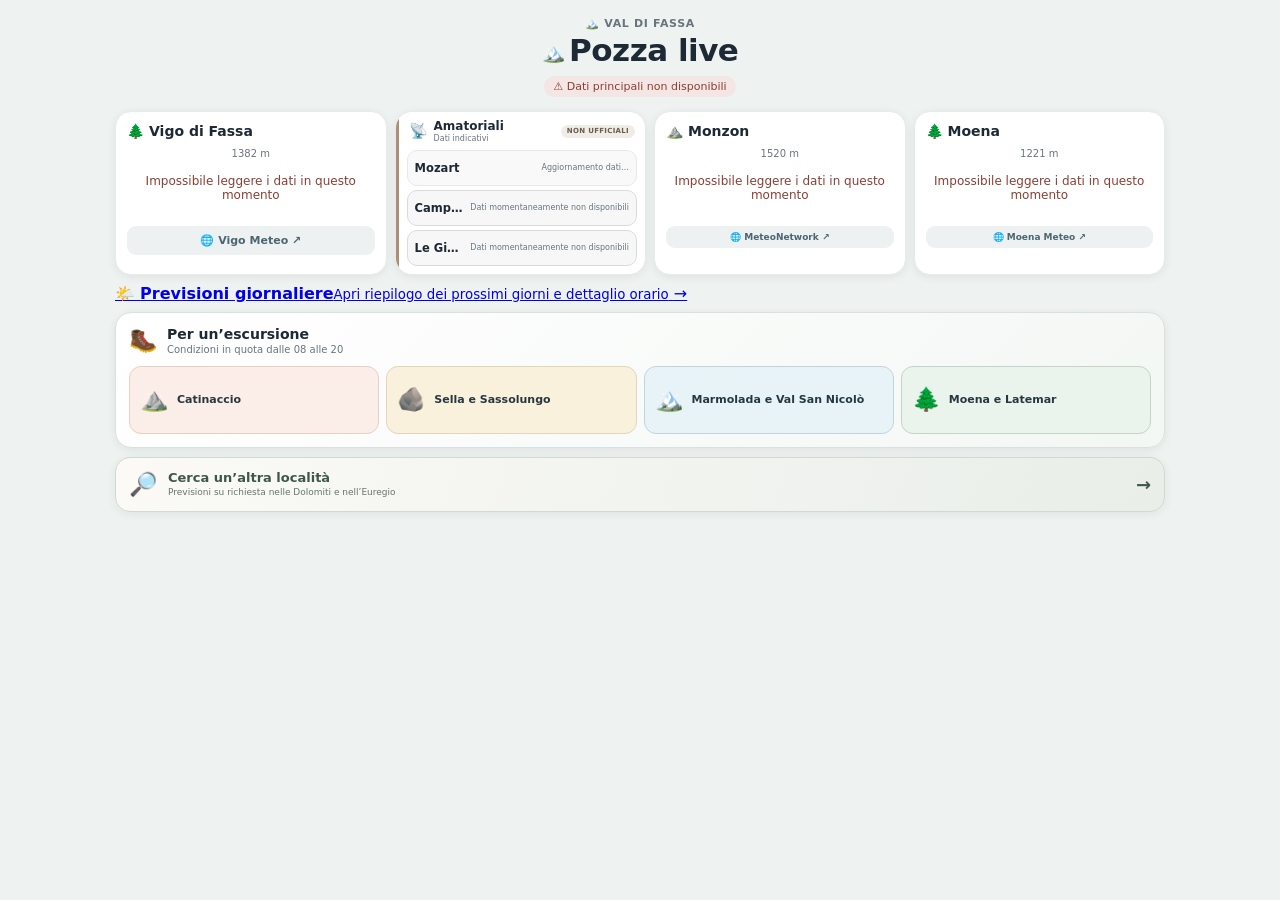
==== commit 8e2cfbbb: "Link home forecast section to dedicated daily forecast page" ====
--- a/index.html
+++ b/index.html
@@ -63,25 +63,11 @@
 </section>
 
 <section class="forecast-section">
-<details id="forecast-details" class="forecast-details">
-<summary class="forecast-summary">
-<span class="forecast-summary-main">
-<span class="forecast-icon" aria-hidden="true">🌦️</span>
-<span class="forecast-heading">
-<strong>Previsioni</strong>
-<small id="forecast-preview">Caricamento della prossima fascia…</small>
-</span>
-</span>
-<span class="summary-arrow">▼</span>
-</summary>
-<div class="forecast-content">
-<div id="forecast-status" class="worker-status" hidden></div>
-<div id="forecast-tabs" class="forecast-tabs" role="tablist" aria-label="Giorni di previsione"></div>
-<div id="forecast-day-summary" class="forecast-day-summary"></div>
-<div id="forecast-grid" class="forecast-grid"></div>
-<div class="forecast-attribution">Dati previsionali: meteo.report / GeoSphere Austria · aggiornamento automatico</div>
-</div>
-</details>
+<a class="forecast-daily-launcher" href="./previsioni-giornaliere.html?from=pozza">
+ <span class="forecast-daily-icon" aria-hidden="true">🌤️</span>
+ <span class="forecast-daily-copy"><strong>Previsioni giornaliere</strong><small id="forecast-preview">Apri riepilogo dei prossimi giorni e dettaglio orario</small></span>
+ <span class="forecast-daily-arrow" aria-hidden="true">→</span>
+</a>
 </section>
 
 <section class="trip-launcher" aria-labelledby="trip-launcher-title">
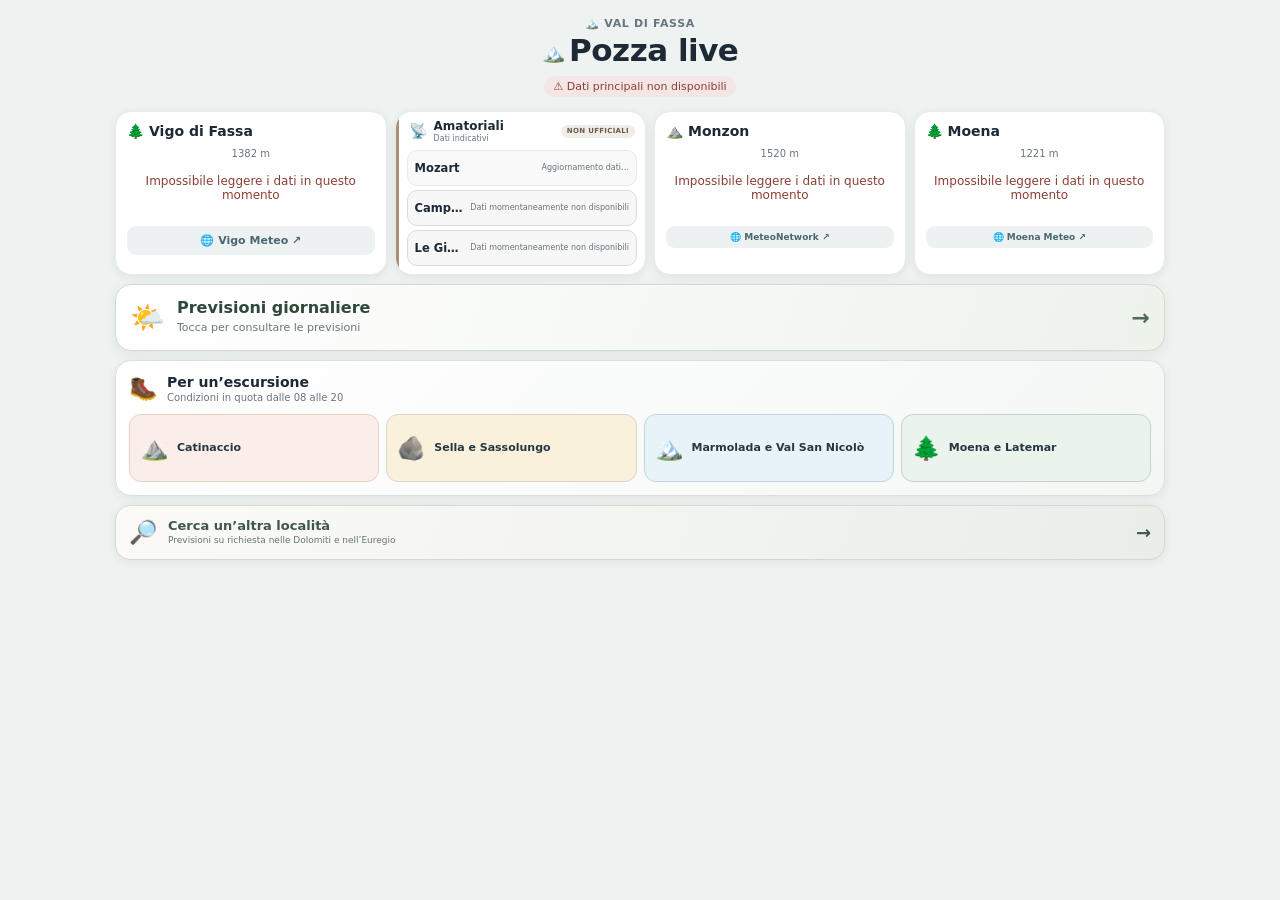
==== commit 0c67c7d2: "Mostra anteprima previsioni giornaliere in PozzaLive" ====
--- a/index.html
+++ b/index.html
@@ -64,7 +64,7 @@
 
 <section class="forecast-section">
 <a class="forecast-daily-launcher" href="./previsioni-giornaliere.html?from=pozza">
- <span class="forecast-daily-icon" aria-hidden="true">🌤️</span>
+ <span id="forecast-preview-icon" class="forecast-daily-icon" aria-hidden="true">🌤️</span>
  <span class="forecast-daily-copy"><strong>Previsioni giornaliere</strong><small id="forecast-preview">Apri riepilogo dei prossimi giorni e dettaglio orario</small></span>
  <span class="forecast-daily-arrow" aria-hidden="true">→</span>
 </a>
@@ -101,6 +101,7 @@
 <script src="./stations-ui.js"></script>
 <script src="./app.js"></script>
 <script src="./forecast-ui.js"></script>
+<script src="./forecast-preview.js?v=1"></script>
 <script src="./pwa.js"></script>
 </body>
 </html>
--- a/forecast-ui.css
+++ b/forecast-ui.css
@@ -214,3 +214,13 @@
   .forecast-preview-temp{font-size:26px}
   .forecast-preview-condition{font-size:13px}
 }
+
+
+/* Launcher verso la pagina autonoma delle previsioni giornaliere */
+.forecast-daily-launcher{display:flex;align-items:center;gap:12px;margin-top:9px;padding:14px;border:1px solid #cddbd0;border-radius:16px;background:linear-gradient(110deg,#fff,#edf2eb);box-shadow:0 3px 12px rgba(35,65,45,.07);color:var(--ink);text-decoration:none}
+.forecast-daily-icon{flex:0 0 auto;font-size:28px}
+.forecast-daily-copy{display:flex;flex:1;min-width:0;flex-direction:column;gap:4px}
+.forecast-daily-copy strong{font-size:16px;line-height:1.15;color:#30483a}
+.forecast-daily-copy small{font-size:11px;line-height:1.35;color:var(--ink-soft)}
+.forecast-daily-arrow{font-size:22px;font-weight:800;color:#526b58}
+.forecast-daily-launcher:focus-visible{outline:2px solid #78947c;outline-offset:2px}
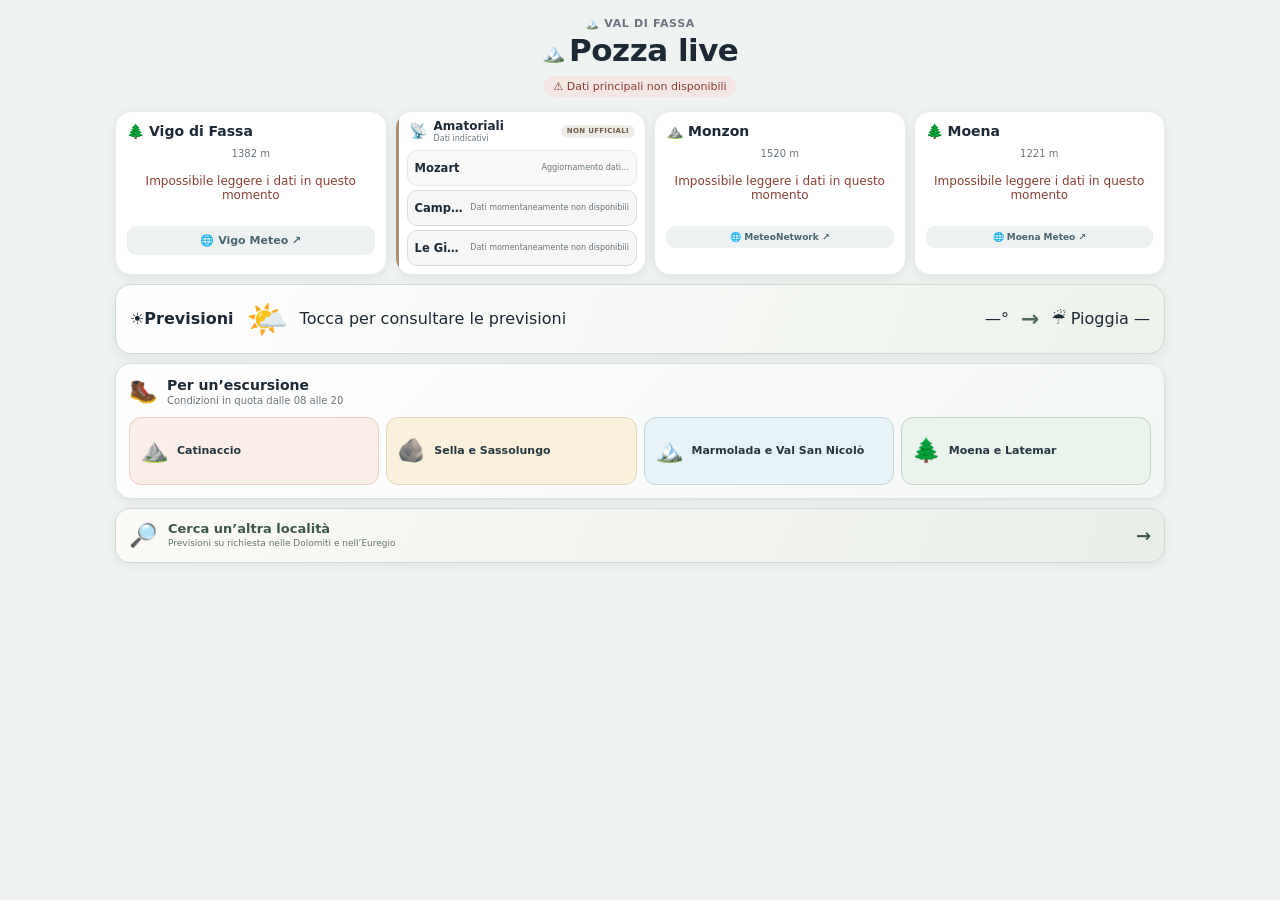
==== commit bf5148b5: "Riorganizza anteprima previsioni nella home PozzaLive" ====
--- a/index.html
+++ b/index.html
@@ -62,11 +62,14 @@
 <div class="station-swipe-hint" aria-hidden="true">Scorri tutte le stazioni →</div>
 </section>
 
-<section class="forecast-section">
-<a class="forecast-daily-launcher" href="./previsioni-giornaliere.html?from=pozza">
+<section class="forecast-section ">
+<a class="forecast-daily-launcher" href="./previsioni-giornaliere.html?from=pozza" aria-label="Apri le previsioni giornaliere di Pozza di Fassa">
+ <span class="forecast-daily-heading"><span aria-hidden="true">☀️</span><strong>Previsioni</strong></span>
  <span id="forecast-preview-icon" class="forecast-daily-icon" aria-hidden="true">🌤️</span>
- <span class="forecast-daily-copy"><strong>Previsioni giornaliere</strong><small id="forecast-preview">Apri riepilogo dei prossimi giorni e dettaglio orario</small></span>
+ <span id="forecast-preview" class="forecast-daily-copy"><span class="forecast-daily-period">Caricamento…</span><span class="forecast-daily-condition">Previsione in aggiornamento</span></span>
+ <span id="forecast-preview-temp" class="forecast-daily-temp">—°</span>
  <span class="forecast-daily-arrow" aria-hidden="true">→</span>
+ <span id="forecast-preview-rain" class="forecast-daily-rain">☔ Pioggia —</span>
 </a>
 </section>
 
@@ -101,7 +104,7 @@
 <script src="./stations-ui.js"></script>
 <script src="./app.js"></script>
 <script src="./forecast-ui.js"></script>
-<script src="./forecast-preview.js?v=1"></script>
+<script src="./forecast-preview.js?v=2"></script>
 <script src="./pwa.js"></script>
 </body>
 </html>
--- a/forecast-ui.css
+++ b/forecast-ui.css
@@ -224,3 +224,12 @@
 .forecast-daily-copy small{font-size:11px;line-height:1.35;color:var(--ink-soft)}
 .forecast-daily-arrow{font-size:22px;font-weight:800;color:#526b58}
 .forecast-daily-launcher:focus-visible{outline:2px solid #78947c;outline-offset:2px}
+
+/* Anteprima compatta della fascia di giornata nella home */
+.forecast-daily-preview{display:flex;flex-direction:column;gap:4px}
+.forecast-daily-period{font-size:11px;font-weight:800;color:#506658}
+.forecast-daily-values{display:flex;align-items:baseline;gap:10px;flex-wrap:wrap}
+.forecast-daily-values strong{font-size:21px;line-height:1.05;color:#30483a}
+.forecast-daily-values span{font-size:12px;font-weight:750;color:#537e88}
+.forecast-daily-condition{font-size:11px;color:#69766e}
+.forecast-daily-launcher .forecast-daily-icon{font-size:34px}
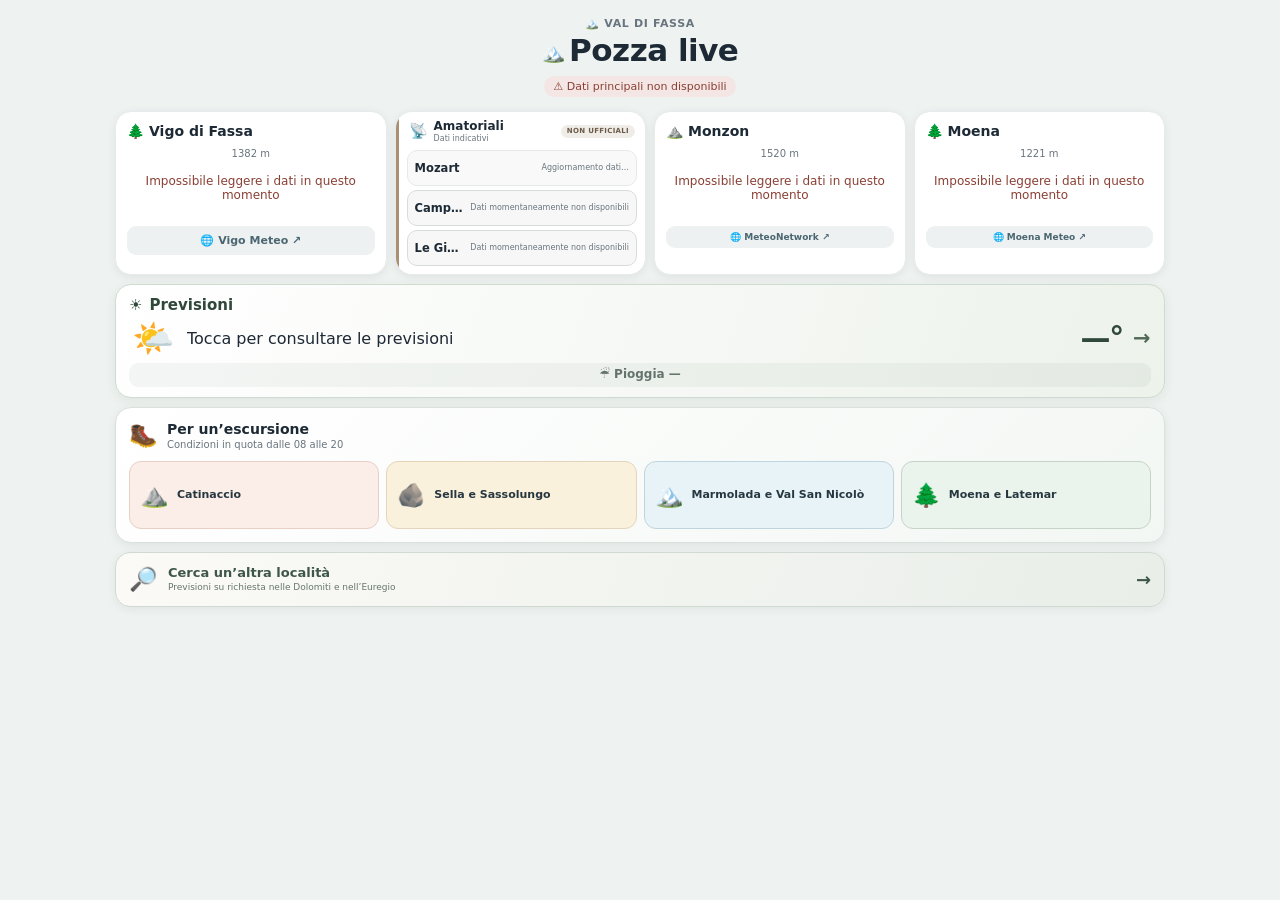
==== commit c875c958: "Aggiorna versione anteprima previsioni PozzaLive" ====
--- a/index.html
+++ b/index.html
@@ -104,7 +104,7 @@
 <script src="./stations-ui.js"></script>
 <script src="./app.js"></script>
 <script src="./forecast-ui.js"></script>
-<script src="./forecast-preview.js?v=2"></script>
+<script src="./forecast-preview.js?v=3"></script>
 <script src="./pwa.js"></script>
 </body>
 </html>
--- a/forecast-ui.css
+++ b/forecast-ui.css
@@ -233,3 +233,30 @@
 .forecast-daily-values span{font-size:12px;font-weight:750;color:#537e88}
 .forecast-daily-condition{font-size:11px;color:#69766e}
 .forecast-daily-launcher .forecast-daily-icon{font-size:34px}
+
+/* Anteprima previsioni in home: titolo, meteo e temperatura su una riga */
+.forecast-daily-launcher{
+  display:grid;
+  grid-template-columns:48px minmax(0,1fr) auto 18px;
+  grid-template-areas:"heading heading heading heading" "icon copy temp arrow" "rain rain rain rain";
+  align-items:center;
+  column-gap:10px;
+  row-gap:8px;
+  padding:12px 13px 10px;
+}
+.forecast-daily-heading{grid-area:heading;display:flex;align-items:center;gap:7px;color:#30483a}
+.forecast-daily-heading>span{font-size:15px;line-height:1}
+.forecast-daily-heading strong{font-size:15px;line-height:1.1;font-weight:850}
+.forecast-daily-icon{grid-area:icon;justify-self:center;align-self:center;flex:none;font-size:42px;line-height:1}
+.forecast-daily-copy{grid-area:copy;display:flex;flex-direction:column;justify-content:center;gap:4px;min-width:0}
+.forecast-daily-period{font-size:13px;font-weight:850;line-height:1.15;color:#30483a}
+.forecast-daily-condition{font-size:12px;line-height:1.2;font-weight:650;color:#69766e;white-space:nowrap;overflow:hidden;text-overflow:ellipsis}
+.forecast-daily-temp{grid-area:temp;align-self:center;justify-self:end;font-size:30px;line-height:1;font-weight:850;letter-spacing:-.04em;color:#30483a;white-space:nowrap}
+.forecast-daily-arrow{grid-area:arrow;font-size:21px;line-height:1;font-weight:800;color:#526b58}
+.forecast-daily-rain{grid-area:rain;justify-self:center;width:100%;box-sizing:border-box;text-align:center;padding:5px 8px;border-radius:9px;font-size:12px;line-height:1.15;font-weight:650;color:#64736e;background:rgba(105,130,118,.07)}
+.forecast-daily-rain-active{color:#17677b;background:#dff0f4;font-weight:850}
+@media(max-width:360px){.forecast-daily-launcher{grid-template-columns:40px minmax(0,1fr) auto 15px;column-gap:7px;padding:11px 10px}.forecast-daily-icon{font-size:37px}.forecast-daily-temp{font-size:27px}.forecast-daily-period{font-size:12px}.forecast-daily-condition{font-size:11px}}
+
+/* Fascia in maiuscolo non grassetto; descrizione meteo in minuscolo grassetto. */
+.forecast-daily-period{font-weight:400;text-transform:uppercase;letter-spacing:.035em}
+.forecast-daily-condition{font-weight:800;text-transform:lowercase}
